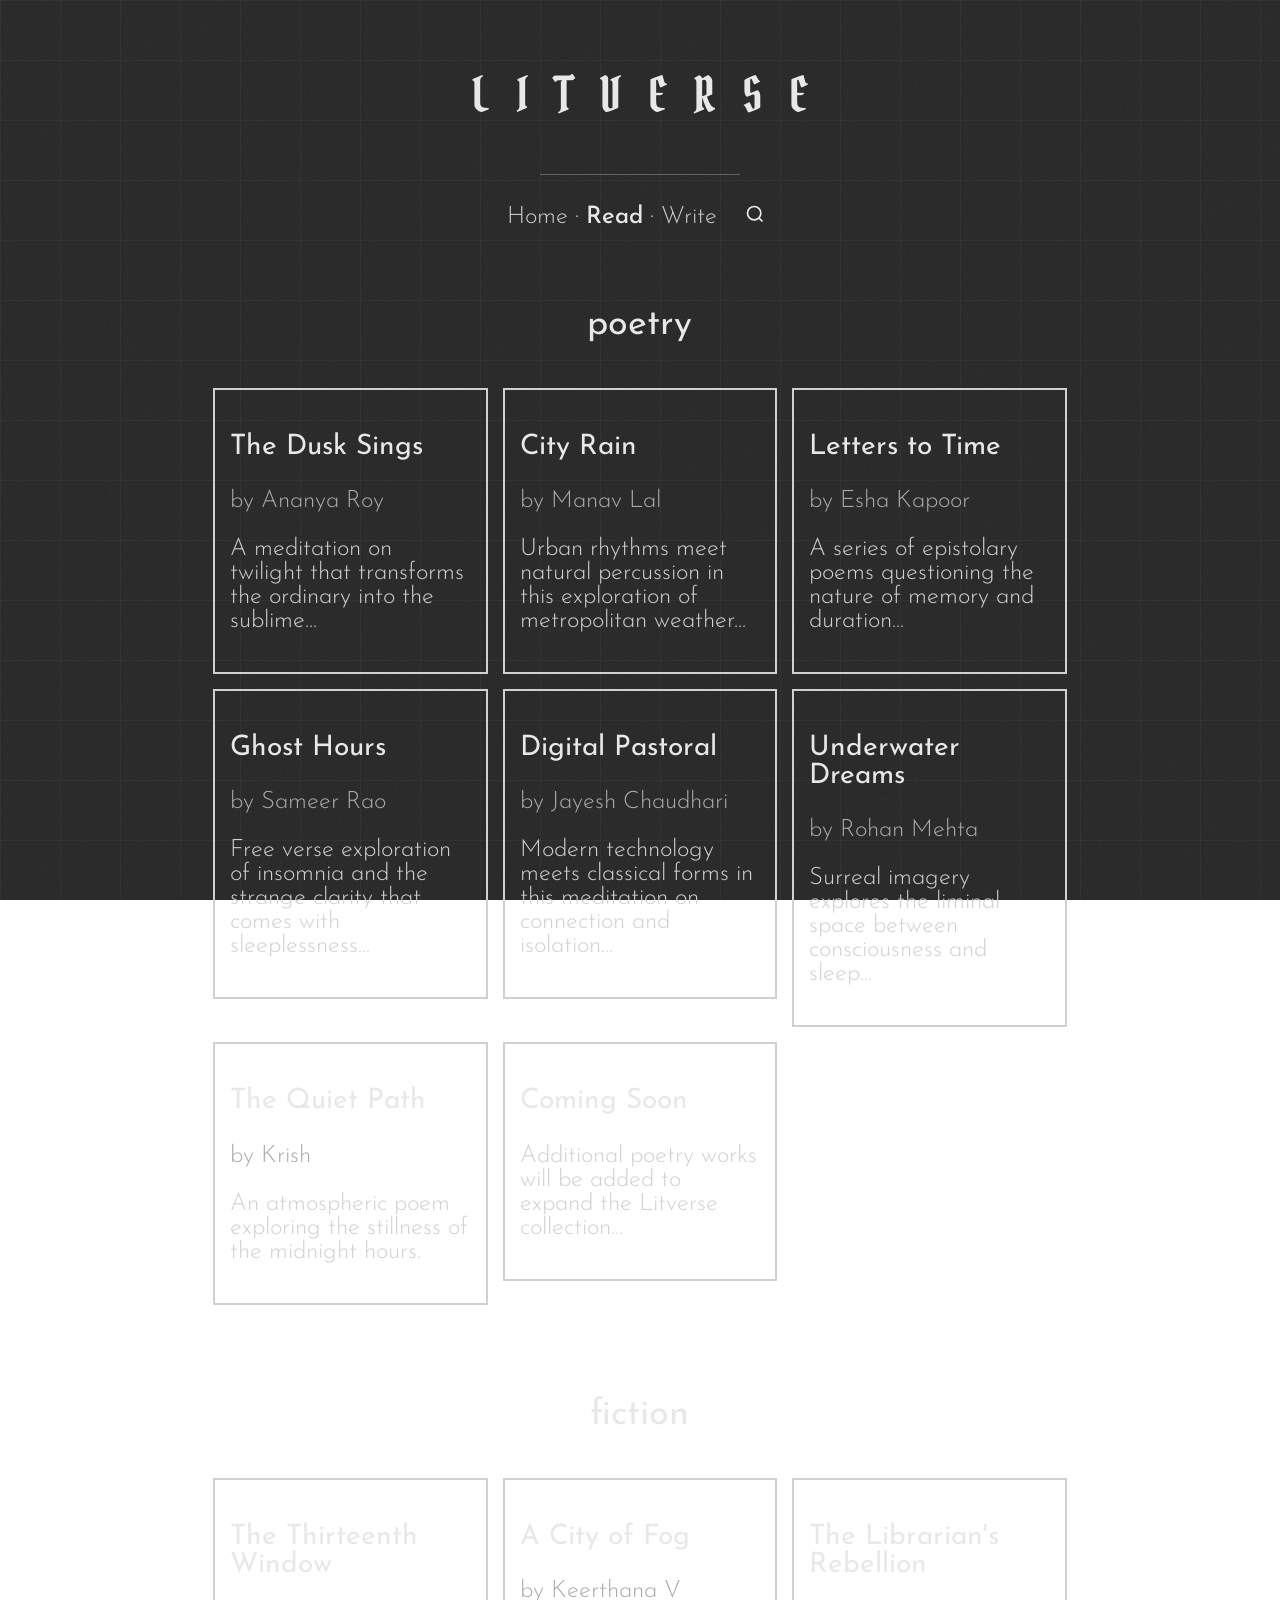
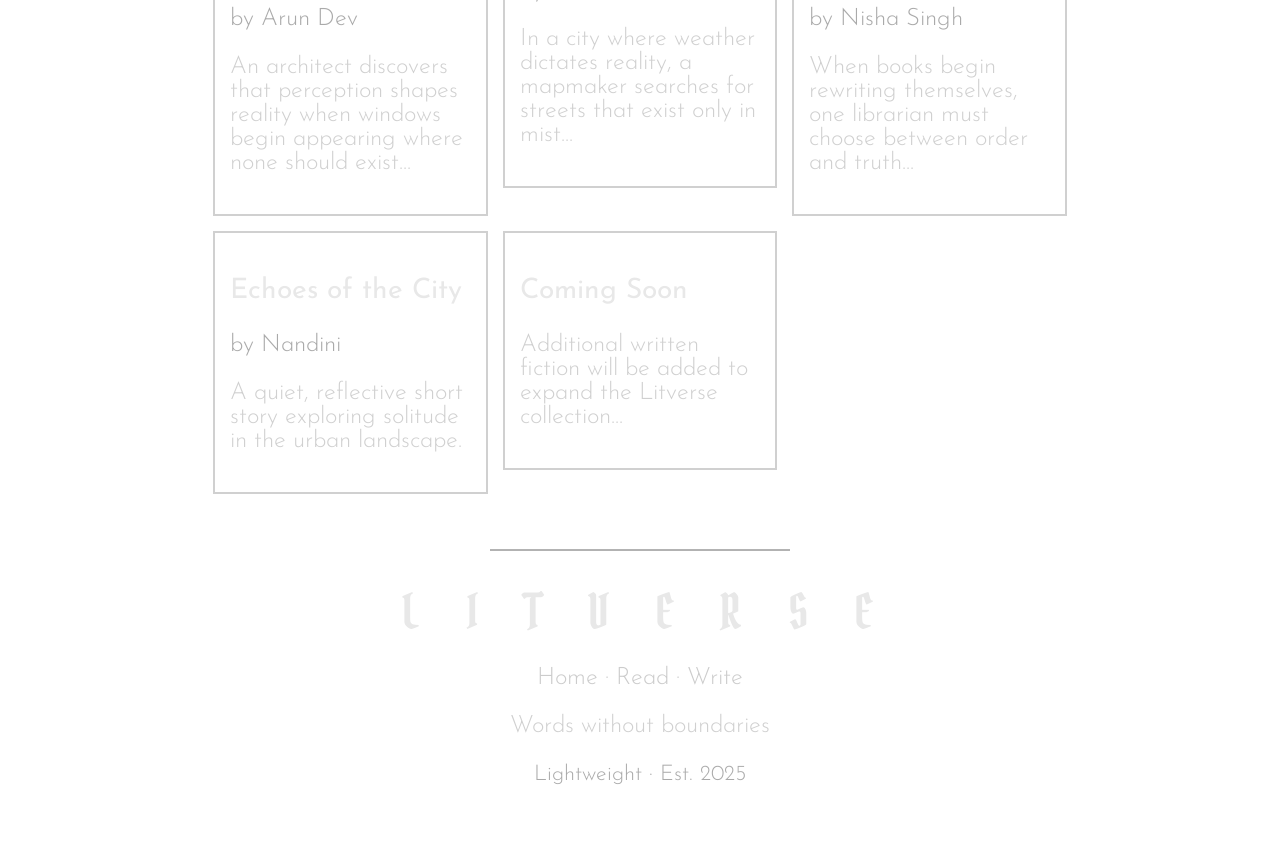
==== read.html @ 81c0bc43 "Initial commit - Litverse written story and poetry platform" ====
<!DOCTYPE html>
<html lang="en">
<head>
  <meta charset="UTF-8">
  <meta name="viewport" content="width=device-width, initial-scale=1.0, user-scalable=no">
  <meta name="description" content="Read poetry and fiction on Litverse — Curated literary works from writers around the world.">
  <meta name="author" content="Litverse">
  <meta name="theme-color" content="#000000">
  <link rel="preconnect" href="https://fonts.googleapis.com">
  <link rel="preconnect" href="https://fonts.gstatic.com" crossorigin>
  <link href="https://fonts.googleapis.com/css2?family=Josefin+Sans:ital,wght@0,100..700;1,100..700&family=Pirata+One&display=swap" rel="stylesheet">
  <link rel="stylesheet" href="styles.css">
  <script src="search.js"></script>
  <script src="barba.js"></script>
  <title>Read — Litverse</title>
</head>
<body spellcheck="false">
  <a id="top"></a>
  <!-- Mobile-optimized SVG background with darker palette -->
  <svg style="position: fixed; top: 0; left: 0; width: 100%; height: 100%; z-index: -2; pointer-events: none;">
    <defs>
      <!-- Dark ash grid pattern -->
      <pattern id="grid" width="60" height="60" patternUnits="userSpaceOnUse">
        <path d="M 60 0 L 0 0 0 60" fill="none" stroke="#555" stroke-width="0.8" opacity="0.4"/>
      </pattern>
      
      <!-- Dark ash grain filter -->
      <filter id="grain">
        <feTurbulence baseFrequency="0.7" numOctaves="2">
          <animate attributeName="seed" values="0;100" dur="6s" repeatCount="indefinite"/>
        </feTurbulence>
        <feColorMatrix type="saturate" values="0"/>
        <feComponentTransfer>
          <feFuncA type="linear" slope="0.2"/>
        </feComponentTransfer>
      </filter>
    </defs>
    
    <!-- Dark ash background -->
    <rect width="100%" height="100%" fill="#2a2a2a"/>
    <rect width="100%" height="100%" fill="url(#grid)"/>
    <rect width="100%" height="100%" fill="#333" filter="url(#grain)" opacity="0.3"/>
  </svg>

  <header>
    <br>
    <center>
      <h1>
        <a href="index.html" style="text-decoration:none; color:inherit;">
          <font color="#e8e8e8">L &nbsp; I &nbsp; T &nbsp; V &nbsp; E &nbsp; R &nbsp; S &nbsp; E</font>
        </a>
      </h1>
      
      <!-- Minimalist horizontal line -->
      <svg width="200" height="1" viewBox="0 0 200 1">
        <line x1="0" y1="0" x2="200" y2="0" stroke="#999" stroke-width="1"/>
      </svg>
      
      <br>
      
      <nav style="display: flex; align-items: center; justify-content: center; gap: 20px;">
        <p><font color="#e8e8e8"><a href="index.html"><font color="#ccc">Home</font></a> · <strong>Read</strong> · <a href="write.html"><font color="#ccc">Write</font></a></font></p>
        
        <!-- Apple-style search bar -->
        <div style="display: flex; align-items: center;">
          <div id="searchIcon" onclick="toggleSearch()" style="cursor: pointer; padding: 8px;">
            <svg width="20" height="20" viewBox="0 0 24 24" fill="none">
              <circle cx="11" cy="11" r="8" stroke="#e8e8e8" stroke-width="2"/>
              <path d="m21 21-4.35-4.35" stroke="#e8e8e8" stroke-width="2"/>
            </svg>
          </div>
          <div id="searchBar" style="display: none; position: absolute; background: rgba(42,42,42,0.95); border: 1px solid #d0d0d0; border-radius: 20px; padding: 8px 15px; margin-left: 30px;">
            <input type="text" id="searchInput" placeholder="" style="background: transparent; border: none; color: #e8e8e8; outline: none; width: 200px; font-family: 'Josefin Sans', sans-serif;" onkeyup="performSearch()" onblur="hideSearch()">
          </div>
        </div>
      </nav>
    </center>
    <br>
  </header>

  <main>
    <!-- 3-column layout: 15% left spacer | 70% content | 15% right spacer -->
    <table width="100%" cellspacing="0" cellpadding="0" border="0">
      <tr>
        <td width="15%"></td>
        <td width="70%">
          
          <section>
            <center>
              <h2><font color="#e8e8e8">poetry</font></h2>
            </center>
            
            <!-- 3x3 Poetry Grid -->
            <table width="100%" cellspacing="15" cellpadding="0">
              <tr>
                <td width="33%" valign="top">
                  <table border="1" bordercolor="#d0d0d0" cellpadding="15" cellspacing="0" width="100%">
                    <tr>
                      <td>
                        <h3><font color="#e8e8e8"><a href="content/poem1.html"><font color="#e8e8e8">The Dusk Sings</font></a></font></h3>
                        <p><font color="#aaa">by Ananya Roy</font></p>
                        <p><font color="#d0d0d0">A meditation on twilight that transforms the ordinary into the sublime...</font></p>
                      </td>
                    </tr>
                  </table>
                </td>
                
                <td width="33%" valign="top">
                  <table border="1" bordercolor="#d0d0d0" cellpadding="15" cellspacing="0" width="100%">
                    <tr>
                      <td>
                        <h3><font color="#e8e8e8"><a href="content/poem2.html"><font color="#e8e8e8">City Rain</font></a></font></h3>
                        <p><font color="#aaa">by Manav Lal</font></p>
                        <p><font color="#d0d0d0">Urban rhythms meet natural percussion in this exploration of metropolitan weather...</font></p>
                      </td>
                    </tr>
                  </table>
                </td>
                
                <td width="33%" valign="top">
                  <table border="1" bordercolor="#d0d0d0" cellpadding="15" cellspacing="0" width="100%">
                    <tr>
                      <td>
                        <h3><font color="#e8e8e8"><a href="content/poem3.html"><font color="#e8e8e8">Letters to Time</font></a></font></h3>
                        <p><font color="#aaa">by Esha Kapoor</font></p>
                        <p><font color="#d0d0d0">A series of epistolary poems questioning the nature of memory and duration...</font></p>
                      </td>
                    </tr>
                  </table>
                </td>
              </tr>
              
              <tr>
                <td width="33%" valign="top">
                  <table border="1" bordercolor="#d0d0d0" cellpadding="15" cellspacing="0" width="100%">
                    <tr>
                      <td>
                        <h3><font color="#e8e8e8"><a href="content/poem4.html"><font color="#e8e8e8">Ghost Hours</font></a></font></h3>
                        <p><font color="#aaa">by Sameer Rao</font></p>
                        <p><font color="#d0d0d0">Free verse exploration of insomnia and the strange clarity that comes with sleeplessness...</font></p>
                      </td>
                    </tr>
                  </table>
                </td>
                
                <td width="33%" valign="top">
                  <table border="1" bordercolor="#d0d0d0" cellpadding="15" cellspacing="0" width="100%">
                    <tr>
                      <td>
                        <h3><font color="#e8e8e8"><a href="content/poem5.html"><font color="#e8e8e8">Digital Pastoral</font></a></font></h3>
                        <p><font color="#aaa">by Jayesh Chaudhari</font></p>
                        <p><font color="#d0d0d0">Modern technology meets classical forms in this meditation on connection and isolation...</font></p>
                      </td>
                    </tr>
                  </table>
                </td>
                
                <td width="33%" valign="top">
                  <table border="1" bordercolor="#d0d0d0" cellpadding="15" cellspacing="0" width="100%">
                    <tr>
                      <td>
                        <h3><font color="#e8e8e8"><a href="content/poem6.html"><font color="#e8e8e8">Underwater Dreams</font></a></font></h3>
                        <p><font color="#aaa">by Rohan Mehta</font></p>
                        <p><font color="#d0d0d0">Surreal imagery explores the liminal space between consciousness and sleep...</font></p>
                      </td>
                    </tr>
                  </table>
                </td>
              </tr>
              
              <tr>
                <td width="33%" valign="top">
                  <table border="1" bordercolor="#d0d0d0" cellpadding="15" cellspacing="0" width="100%">
                    <tr>
                      <td>
                        <h3><font color="#e8e8e8"><a href="content/krish.html"><font color="#e8e8e8">The Quiet Path</font></a></font></h3>
                        <p><font color="#aaa">by Krish</font></p>
                        <p><font color="#d0d0d0">An atmospheric poem exploring the stillness of the midnight hours.</font></p>
                      </td>
                    </tr>
                  </table>
                </td>
                
                <td width="33%" valign="top">
                  <table border="1" bordercolor="#d0d0d0" cellpadding="15" cellspacing="0" width="100%">
                    <tr>
                      <td>
                        <h3><font color="#e8e8e8">Coming Soon</font></h3>
                        <p><font color="#d0d0d0">Additional poetry works will be added to expand the Litverse collection...</font></p>
                      </td>
                    </tr>
                  </table>
                </td>
                
                <td width="33%" valign="top">
                  <!-- Empty cell to balance the layout -->
                </td>
              </tr>
            </table>
          </section>
          
          <br><br>
          
          <section>
            <center>
              <h2><font color="#e8e8e8">fiction</font></h2>
            </center>
            
            <!-- 3x3 Fiction Grid -->
            <table width="100%" cellspacing="15" cellpadding="0">
              <tr>
                <td width="33%" valign="top">
                  <table border="1" bordercolor="#d0d0d0" cellpadding="15" cellspacing="0" width="100%">
                    <tr>
                      <td>
                        <h3><font color="#e8e8e8"><a href="content/story1.html"><font color="#e8e8e8">The Thirteenth Window</font></a></font></h3>
                        <p><font color="#aaa">by Arun Dev</font></p>
                        <p><font color="#d0d0d0">An architect discovers that perception shapes reality when windows begin appearing where none should exist...</font></p>
                      </td>
                    </tr>
                  </table>
                </td>
                
                <td width="33%" valign="top">
                  <table border="1" bordercolor="#d0d0d0" cellpadding="15" cellspacing="0" width="100%">
                    <tr>
                      <td>
                        <h3><font color="#e8e8e8"><a href="content/book1.html"><font color="#e8e8e8">A City of Fog</font></a></font></h3>
                        <p><font color="#aaa">by Keerthana V</font></p>
                        <p><font color="#d0d0d0">In a city where weather dictates reality, a mapmaker searches for streets that exist only in mist...</font></p>
                      </td>
                    </tr>
                  </table>
                </td>
                
                <td width="33%" valign="top">
                  <table border="1" bordercolor="#d0d0d0" cellpadding="15" cellspacing="0" width="100%">
                    <tr>
                      <td>
                        <h3><font color="#e8e8e8"><a href="content/story2.html"><font color="#e8e8e8">The Librarian's Rebellion</font></a></font></h3>
                        <p><font color="#aaa">by Nisha Singh</font></p>
                        <p><font color="#d0d0d0">When books begin rewriting themselves, one librarian must choose between order and truth...</font></p>
                      </td>
                    </tr>
                  </table>
                </td>
              </tr>
              
              <tr>
                <td width="33%" valign="top">
                  <table border="1" bordercolor="#d0d0d0" cellpadding="15" cellspacing="0" width="100%">
                    <tr>
                      <td>
                        <h3><font color="#e8e8e8"><a href="content/nandini.html"><font color="#e8e8e8">Echoes of the City</font></a></font></h3>
                        <p><font color="#aaa">by Nandini</font></p>
                        <p><font color="#d0d0d0">A quiet, reflective short story exploring solitude in the urban landscape.</font></p>
                      </td>
                    </tr>
                  </table>
                </td>
                
                <td width="33%" valign="top">
                  <table border="1" bordercolor="#d0d0d0" cellpadding="15" cellspacing="0" width="100%">
                    <tr>
                      <td>
                        <h3><font color="#e8e8e8">Coming Soon</font></h3>
                        <p><font color="#d0d0d0">Additional written fiction will be added to expand the Litverse collection...</font></p>
                      </td>
                    </tr>
                  </table>
                </td>
                
                <td width="33%" valign="top">
                  <!-- Empty cell to balance the layout -->
                </td>
              </tr>
            </table>
          </section>
          
        </td>
        <td width="15%">
          <!-- Removed Move to Top button as requested -->
        </td>
      </tr>
    </table>
  </main>

  <footer>
    <br>
    <center>
      <!-- Elegant horizontal line -->
      <svg width="300" height="2" viewBox="0 0 300 2">
        <line x1="0" y1="1" x2="300" y2="1" stroke="#666" stroke-width="1"/>
      </svg>
    </center>
    <br>
    <center>
      <h1 style="font-family:'Pirata One',cursive; font-weight:normal; letter-spacing:0.1em; margin:0;">
        <a href="index.html" style="text-decoration:none; color:inherit; display:inline-block; width:100%;">
          <font color="#e8e8e8">L &nbsp; I &nbsp; T &nbsp; V &nbsp; E &nbsp; R &nbsp; S &nbsp; E</font>
        </a>
      </h1>
      <p style="font-family:'Josefin Sans',sans-serif; font-weight:300;"><font color="#d0d0d0"><a href="index.html"><font color="#ccc">Home</font></a> · <a href="read.html"><font color="#ccc">Read</font></a> · <a href="write.html"><font color="#ccc">Write</font></a></font></p>
      <p style="font-family:'Josefin Sans',sans-serif; font-weight:300;"><font color="#d0d0d0">Words without boundaries</font></p>
      <p style="font-family:'Josefin Sans',sans-serif; font-weight:300;"><font color="#aaa"><small>Lightweight · Est. 2025</small></font></p>
    </center>
    <br>
  </footer>

</body>
</html>
---- styles.css ----
/* Litverse Global Styles */

/* Scale everything to appear 150% larger */
html {
    font-size: 150%; /* Base font size at 150% for desktop */
}

@media (max-width: 600px) {
  html {
    font-size: 100%; /* Normal size for mobile */
  }
}

/* Apply Josefin Sans to the entire body with lighter weight */
body {
    font-family: 'Josefin Sans', sans-serif;
    font-weight: 300;
}

/* Main headings with Pirata One for dramatic effect */
h1 {
    font-family: 'Pirata One', cursive;
    font-weight: normal;
}

/* Keep other headings with Josefin Sans but lighter */
h2, h3, h4, h5, h6 {
    font-family: 'Josefin Sans', sans-serif;
    font-weight: 400;
}

/* Navigation and links */
nav, nav a {
    font-family: 'Josefin Sans', sans-serif;
    font-weight: 300;
}

/* Ensure all text elements use Josefin Sans with lighter weight */
p, div, span, td, th, li, dt, dd {
    font-family: 'Josefin Sans', sans-serif;
    font-weight: 300;
}

/* Font weights for emphasis */
strong, b {
    font-weight: 500;
}

em, i {
    font-style: italic;
    font-weight: 300;
}

/* Small text styling */
small {
    font-size: 0.9em;
    font-weight: 300;
}

/* Force font families with higher specificity */
font {
    font-family: inherit !important;
}

/* Ensure all other footer text uses Josefin Sans */
footer p, footer p font, footer a, footer a font, footer small {
    font-family: 'Josefin Sans', sans-serif !important;
    font-weight: 300 !important;
}

/* Ensure footer h1 and all its children use Pirata One (must come after the above rule) */
footer h1, footer h1 font, footer h1 a, footer h1 a font {
    font-family: 'Pirata One', cursive !important;
    font-weight: normal !important;
}

/* Remove link underlines and disable spell-check indicators */
a {
    text-decoration: none !important;
}

a:hover {
    text-decoration: none !important;
}

a:visited {
    text-decoration: none !important;
}

a:active {
    text-decoration: none !important;
}

/* Disable browser spell-check indicators */
* {
    -webkit-text-decoration-skip: none;
    text-decoration-skip: none;
}

input, textarea {
    outline: none;
}
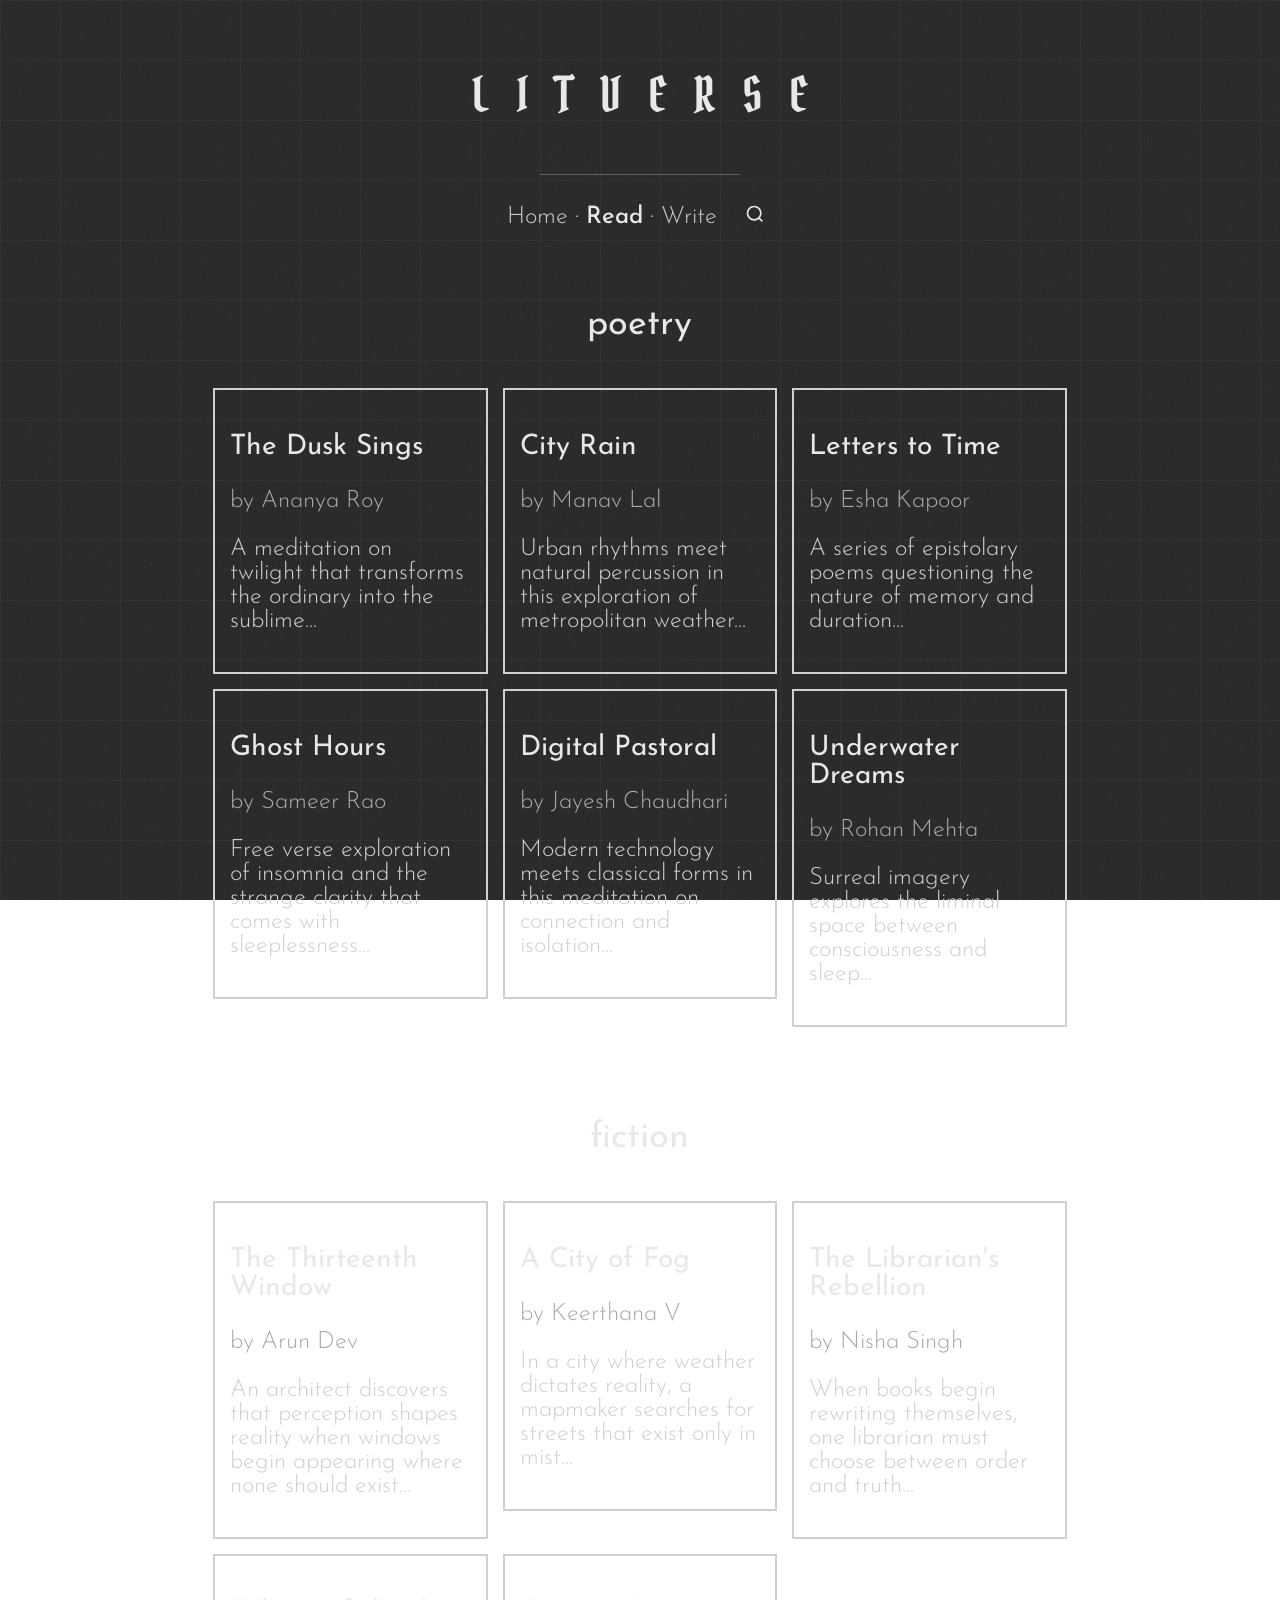
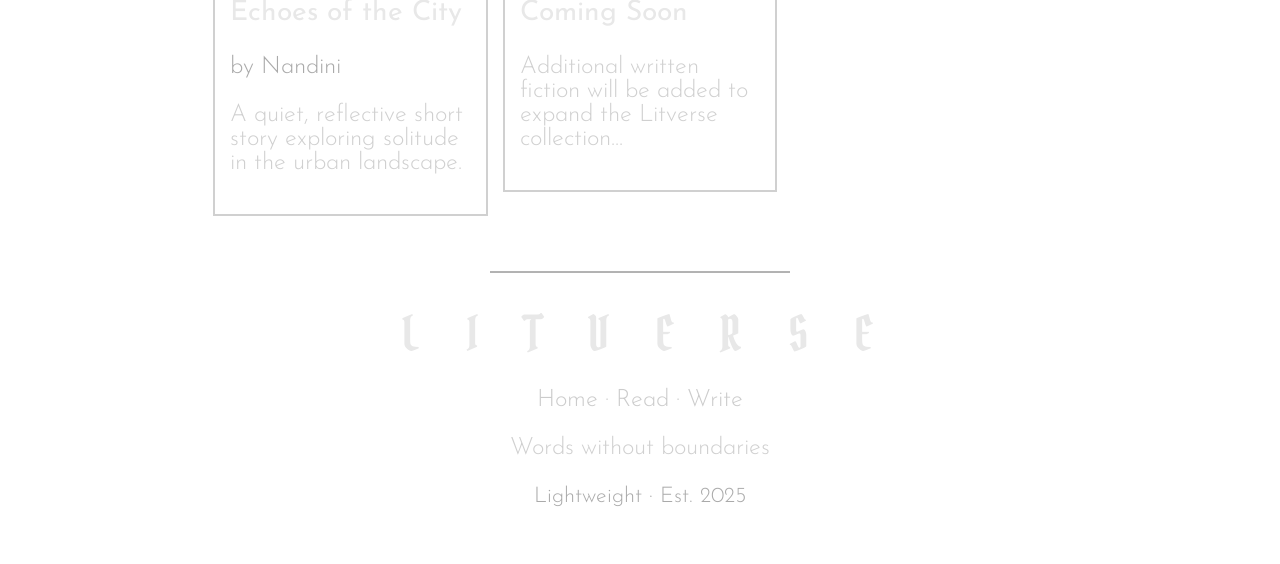
==== commit 4b571a10: "Remove The Quiet Path poem and corresponding file/links" ====
--- a/read.html
+++ b/read.html
@@ -166,36 +166,6 @@
                     </tr>
                   </table>
                 </td>
-              </tr>
-              
-              <tr>
-                <td width="33%" valign="top">
-                  <table border="1" bordercolor="#d0d0d0" cellpadding="15" cellspacing="0" width="100%">
-                    <tr>
-                      <td>
-                        <h3><font color="#e8e8e8"><a href="content/krish.html"><font color="#e8e8e8">The Quiet Path</font></a></font></h3>
-                        <p><font color="#aaa">by Krish</font></p>
-                        <p><font color="#d0d0d0">An atmospheric poem exploring the stillness of the midnight hours.</font></p>
-                      </td>
-                    </tr>
-                  </table>
-                </td>
-                
-                <td width="33%" valign="top">
-                  <table border="1" bordercolor="#d0d0d0" cellpadding="15" cellspacing="0" width="100%">
-                    <tr>
-                      <td>
-                        <h3><font color="#e8e8e8">Coming Soon</font></h3>
-                        <p><font color="#d0d0d0">Additional poetry works will be added to expand the Litverse collection...</font></p>
-                      </td>
-                    </tr>
-                  </table>
-                </td>
-                
-                <td width="33%" valign="top">
-                  <!-- Empty cell to balance the layout -->
-                </td>
-              </tr>
             </table>
           </section>
           
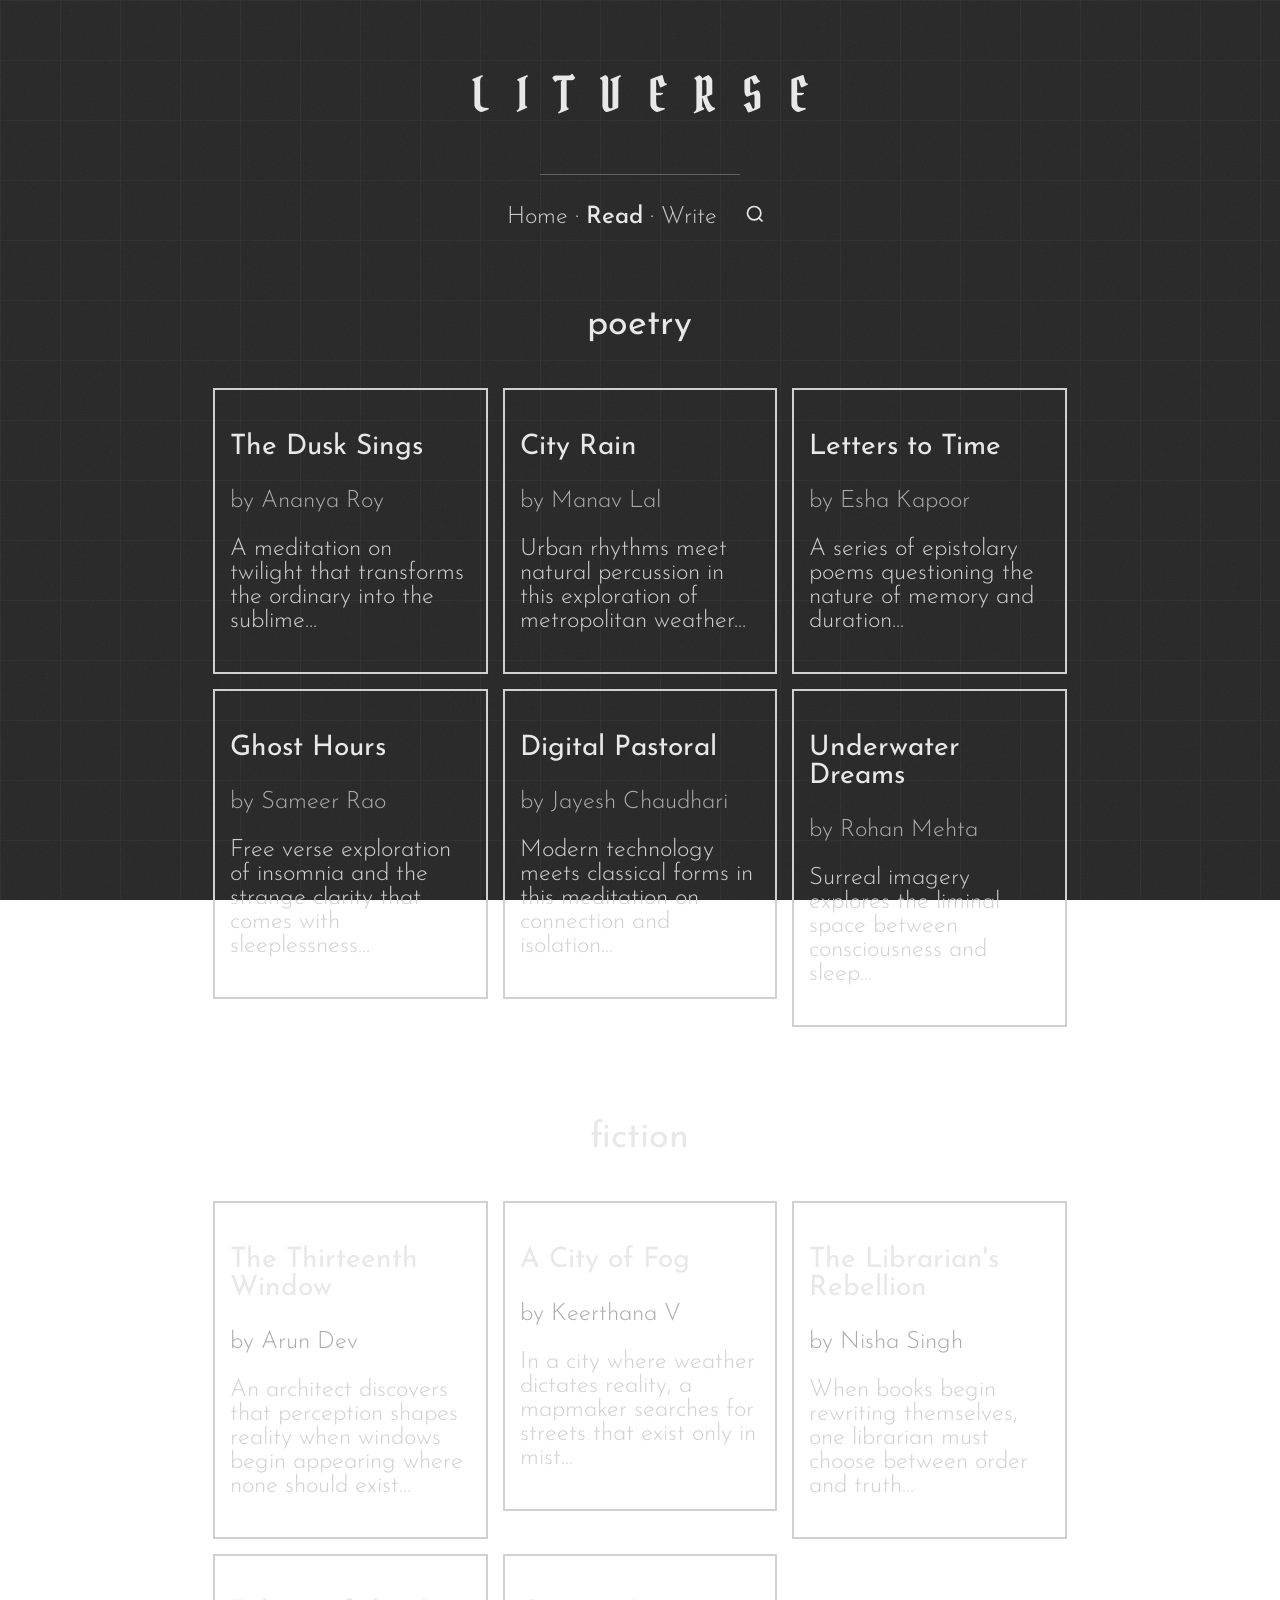
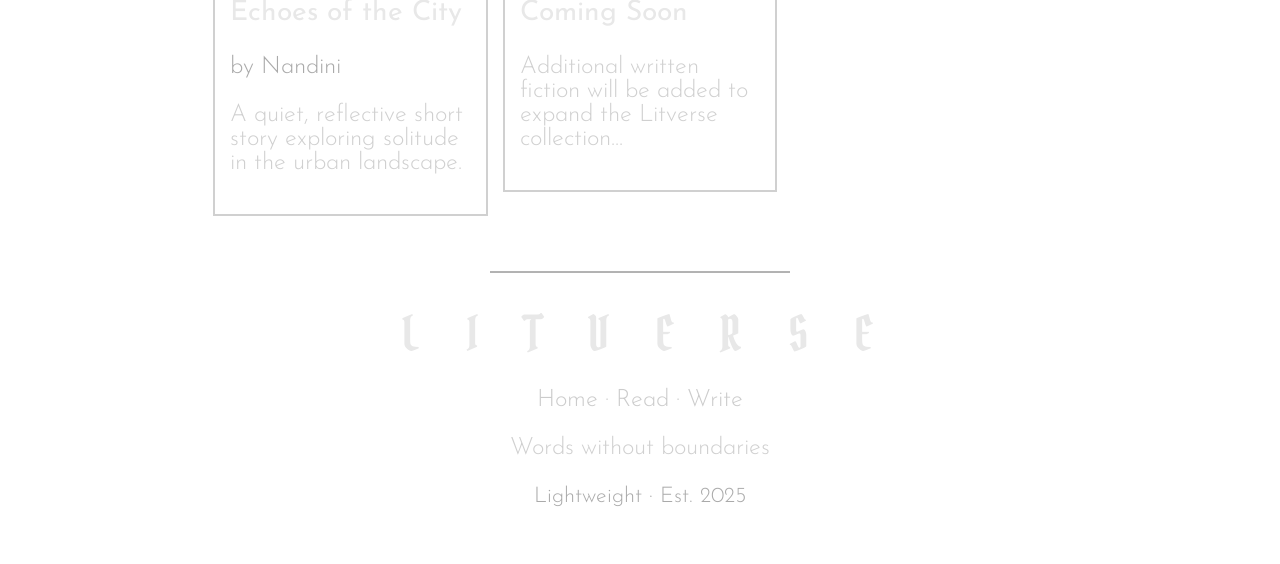
==== commit 549d1e4a: "Replace em-dashes with hyphens and commas across the website" ====
--- a/read.html
+++ b/read.html
@@ -3,7 +3,7 @@
 <head>
   <meta charset="UTF-8">
   <meta name="viewport" content="width=device-width, initial-scale=1.0, user-scalable=no">
-  <meta name="description" content="Read poetry and fiction on Litverse — Curated literary works from writers around the world.">
+  <meta name="description" content="Read poetry and fiction on Litverse - Curated literary works from writers around the world.">
   <meta name="author" content="Litverse">
   <meta name="theme-color" content="#000000">
   <link rel="preconnect" href="https://fonts.googleapis.com">
@@ -12,7 +12,7 @@
   <link rel="stylesheet" href="styles.css">
   <script src="search.js"></script>
   <script src="barba.js"></script>
-  <title>Read — Litverse</title>
+  <title>Read - Litverse</title>
 </head>
 <body spellcheck="false">
   <a id="top"></a>
